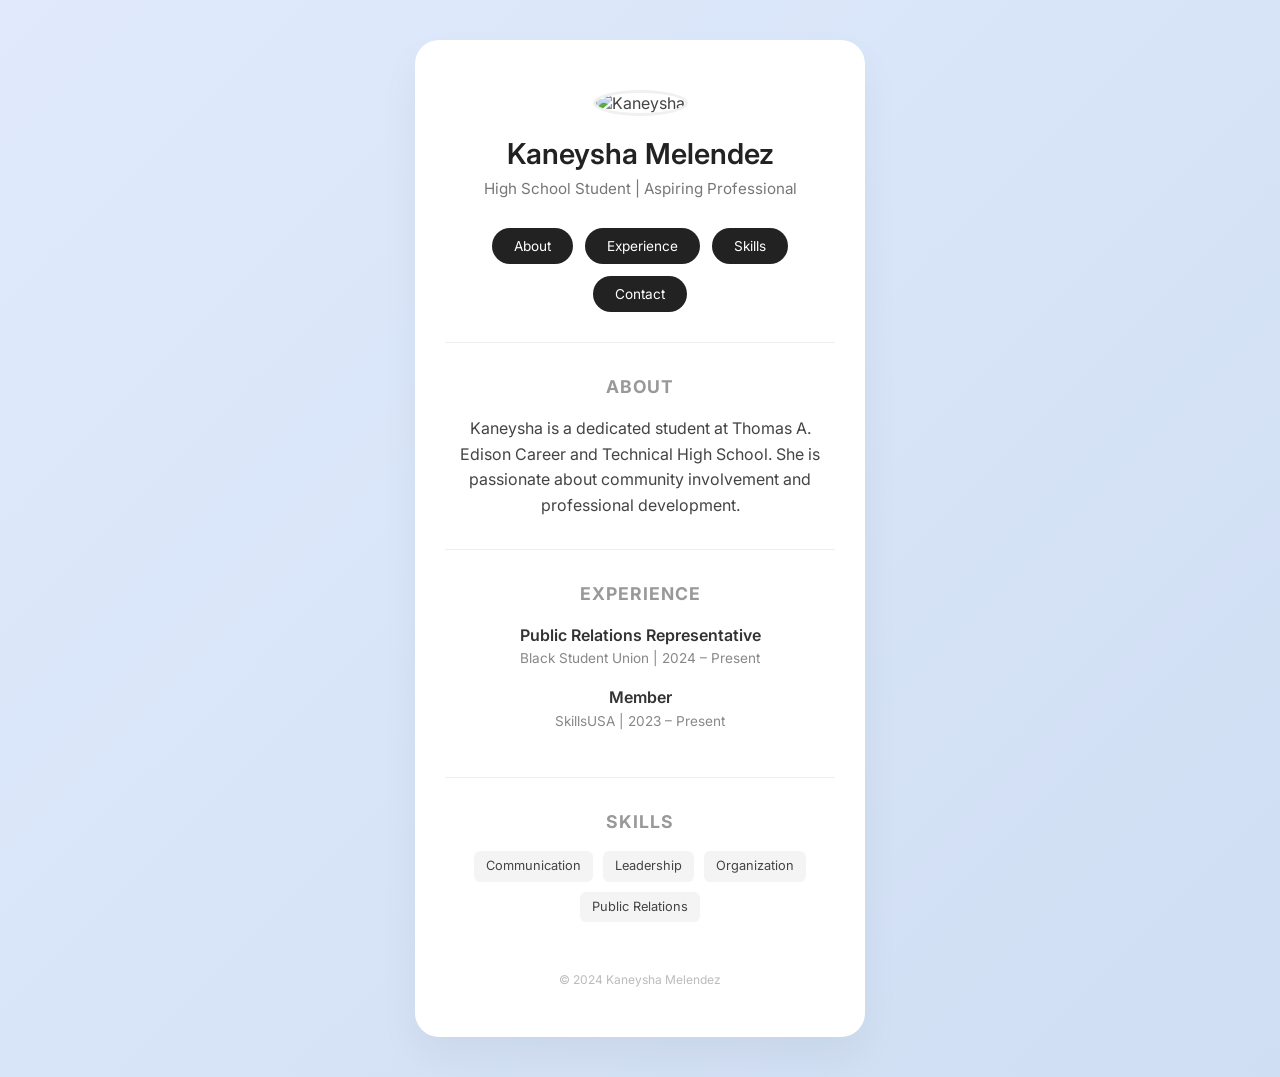
==== index.html @ 645daa09 "My website" ====
<!DOCTYPE html>
<html lang="en">
<head>
    <meta charset="UTF-8">
    <meta name="viewport" content="width=device-width, initial-scale=1.0">
    <title>Kaneysha Melendez | Portfolio</title>
    <link rel="stylesheet" href="style.css">
    <link href="https://fonts.googleapis.com/css2?family=Inter:wght@300;400;600&display=swap" rel="stylesheet">
</head>
<body>

    <div class="main-container">
        <div class="card">
            
            <header>
                <img src="https://via.placeholder.com/150" alt="Kaneysha" class="avatar">
                <h1>Kaneysha Melendez</h1>
                <p class="subtitle">High School Student | Aspiring Professional</p>
            </header>

            <nav class="button-group">
                <a href="#about" class="btn">About</a>
                <a href="#experience" class="btn">Experience</a>
                <a href="#skills" class="btn">Skills</a>
                <a href="mailto:your@email.com" class="btn">Contact</a>
            </nav>

            <hr class="divider">

            <section id="about">
                <h2>About</h2>
                <p>Kaneysha is a dedicated student at Thomas A. Edison Career and Technical High School. She is passionate about community involvement and professional development.</p>
            </section>

            <hr class="divider">

            <section id="experience">
                <h2>Experience</h2>
                
                <div class="exp-item">
                    <p class="role">Public Relations Representative</p>
                    <p class="org">Black Student Union | 2024 – Present</p>
                </div>

                <div class="exp-item">
                    <p class="role">Member</p>
                    <p class="org">SkillsUSA | 2023 – Present</p>
                </div>
            </section>

            <hr class="divider">

            <section id="skills">
                <h2>Skills</h2>
                <div class="skills-grid">
                    <span>Communication</span>
                    <span>Leadership</span>
                    <span>Organization</span>
                    <span>Public Relations</span>
                </div>
            </section>

            <footer>
                <p>© 2024 Kaneysha Melendez</p>
            </footer>
        </div>
    </div>

</body>
</html>
---- style.css ----
/* General Reset */
* {
    margin: 0;
    padding: 0;
    box-sizing: border-box;
}

html {
    scroll-behavior: smooth; /* Makes clicking nav buttons slide down nicely */
}

body {
    font-family: 'Inter', sans-serif;
    background: linear-gradient(135deg, #e0eafc 0%, #cfdef3 100%); /* Light soft blue gradient */
    display: flex;
    justify-content: center;
    align-items: center;
    min-height: 100vh;
    padding: 40px 20px;
    color: #444;
}

/* The Card Container */
.card {
    background: #ffffff;
    width: 100%;
    max-width: 450px;
    padding: 50px 30px;
    border-radius: 24px;
    box-shadow: 0 20px 40px rgba(0, 0, 0, 0.05);
    text-align: center;
}

/* Profile Picture */
.avatar {
    width: 100px;
    height: 100px;
    border-radius: 50%;
    margin-bottom: 20px;
    border: 3px solid #f0f0f0;
}

h1 {
    font-size: 1.8rem;
    font-weight: 600;
    margin-bottom: 8px;
    color: #222;
}

.subtitle {
    font-size: 0.95rem;
    color: #777;
    margin-bottom: 30px;
}

/* Buttons */
.button-group {
    display: flex;
    flex-wrap: wrap;
    justify-content: center;
    gap: 12px;
    margin-bottom: 30px;
}

.btn {
    text-decoration: none;
    background: #222;
    color: #fff;
    padding: 10px 22px;
    border-radius: 50px;
    font-size: 0.85rem;
    font-weight: 400;
    transition: all 0.3s ease;
}

.btn:hover {
    background: #555;
    transform: translateY(-2px);
}

/* Section Styling */
h2 {
    font-size: 1.1rem;
    text-transform: uppercase;
    letter-spacing: 1px;
    margin-bottom: 15px;
    color: #999;
}

section {
    padding: 20px 0;
    line-height: 1.6;
}

.divider {
    border: 0;
    border-top: 1px solid #eee;
    margin: 10px 0;
}

/* Experience List */
.exp-item {
    margin-bottom: 15px;
}

.role {
    font-weight: 600;
    color: #333;
}

.org {
    font-size: 0.85rem;
    color: #888;
}

/* Skills Grid */
.skills-grid {
    display: flex;
    flex-wrap: wrap;
    justify-content: center;
    gap: 10px;
}

.skills-grid span {
    background: #f4f4f4;
    padding: 5px 12px;
    border-radius: 6px;
    font-size: 0.8rem;
}

footer {
    margin-top: 30px;
    font-size: 0.75rem;
    color: #bbb;
}
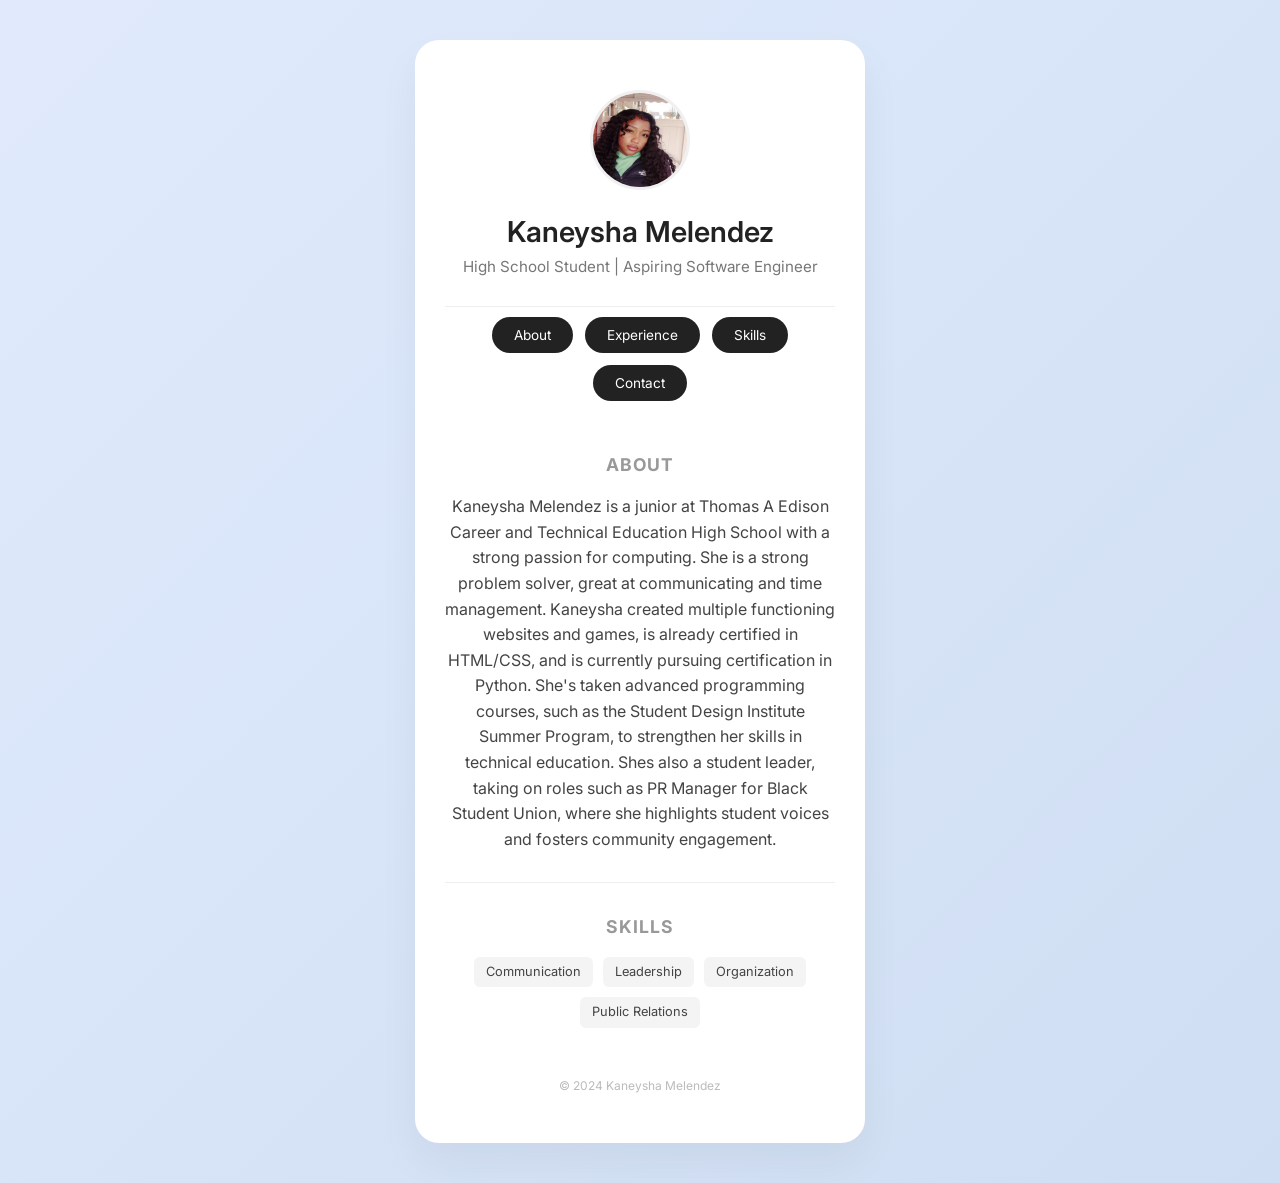
==== commit de028c15: "updated" ====
--- a/index.html
+++ b/index.html
@@ -13,40 +13,24 @@
         <div class="card">
             
             <header>
-                <img src="https://via.placeholder.com/150" alt="Kaneysha" class="avatar">
+                <img src="meyard.png" alt="Kaneysha" class="avatar">
                 <h1>Kaneysha Melendez</h1>
-                <p class="subtitle">High School Student | Aspiring Professional</p>
+                <p class="subtitle">High School Student | Aspiring Software Engineer</p>
             </header>
+            <hr class="divider">
 
             <nav class="button-group">
                 <a href="#about" class="btn">About</a>
-                <a href="#experience" class="btn">Experience</a>
+                <a href="experience.html" class="btn">Experience</a>
                 <a href="#skills" class="btn">Skills</a>
                 <a href="mailto:your@email.com" class="btn">Contact</a>
             </nav>
 
-            <hr class="divider">
-
             <section id="about">
                 <h2>About</h2>
-                <p>Kaneysha is a dedicated student at Thomas A. Edison Career and Technical High School. She is passionate about community involvement and professional development.</p>
+                <p>Kaneysha Melendez is a junior at Thomas A Edison Career and Technical Education High School with a strong passion for computing. She is a strong problem solver, great at communicating and time management. Kaneysha created multiple functioning websites and games, is already certified in HTML/CSS, and is currently pursuing certification in Python. She's taken advanced programming courses, such as the Student Design Institute Summer Program, to strengthen her skills in technical education. Shes also a student leader, taking on roles such as PR Manager for Black Student Union, where she highlights student voices and fosters community engagement.</p>
             </section>
 
-            <hr class="divider">
-
-            <section id="experience">
-                <h2>Experience</h2>
-                
-                <div class="exp-item">
-                    <p class="role">Public Relations Representative</p>
-                    <p class="org">Black Student Union | 2024 – Present</p>
-                </div>
-
-                <div class="exp-item">
-                    <p class="role">Member</p>
-                    <p class="org">SkillsUSA | 2023 – Present</p>
-                </div>
-            </section>
 
             <hr class="divider">
 
--- a/style.css
+++ b/style.css
@@ -132,4 +132,71 @@
     margin-top: 30px;
     font-size: 0.75rem;
     color: #bbb;
+}
+/* Specific Styles for the Experience Page */
+.resume-card {
+    max-width: 600px; /* Slightly wider than the home card for more text */
+    text-align: left; /* Align text to the left for better readability */
+}
+
+.resume-card header {
+    text-align: center;
+}
+
+.resume-section h3 {
+    font-size: 0.9rem;
+    color: #999;
+    text-transform: uppercase;
+    letter-spacing: 1.5px;
+    margin: 30px 0 15px 0;
+    border-bottom: 1px solid #f0f0f0;
+    padding-bottom: 5px;
+}
+
+.resume-item {
+    margin-bottom: 25px;
+}
+
+.item-header {
+    display: flex;
+    justify-content: space-between;
+    align-items: baseline;
+    margin-bottom: 4px;
+}
+
+.item-header .role {
+    font-weight: 600;
+    color: #222;
+    font-size: 1.1rem;
+}
+
+.item-header .date {
+    font-size: 0.85rem;
+    color: #888;
+}
+
+.resume-item .org {
+    color: #555;
+    font-style: italic;
+    margin-bottom: 8px;
+}
+
+.achievements {
+    padding-left: 18px;
+    font-size: 0.9rem;
+    color: #666;
+}
+
+.achievements li {
+    margin-bottom: 5px;
+}
+
+/* Secondary Button Style */
+.btn.secondary {
+    background: #f4f4f4;
+    color: #333;
+}
+
+.btn.secondary:hover {
+    background: #e8e8e8;
 }
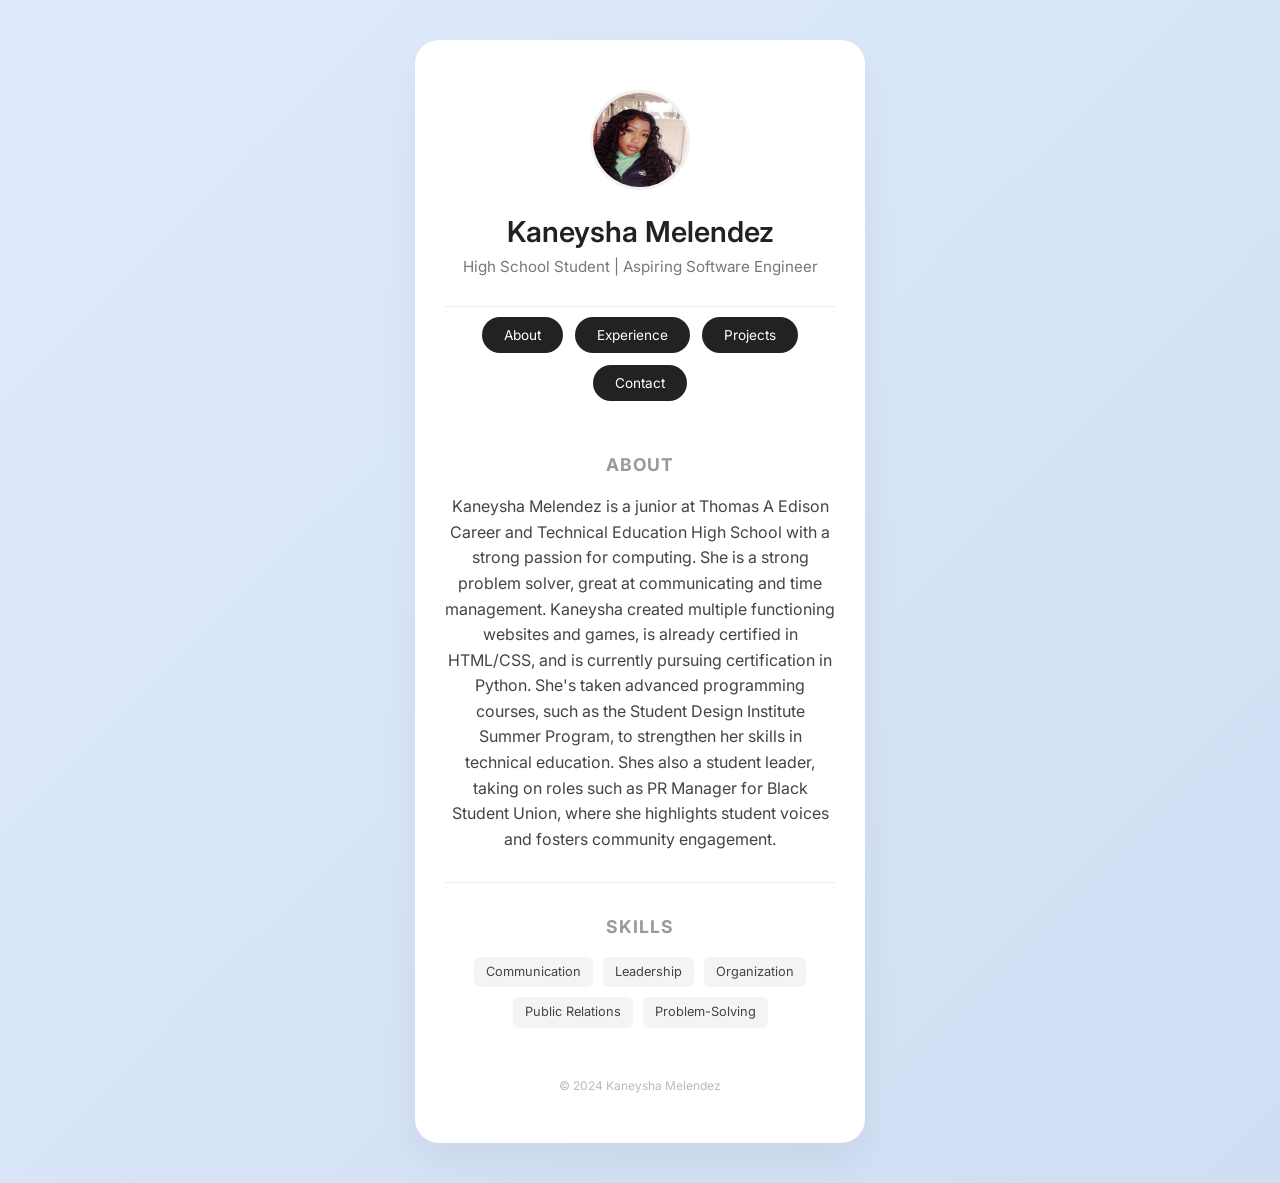
==== commit 37284e6b: "before i start the projects section" ====
--- a/index.html
+++ b/index.html
@@ -22,7 +22,7 @@
             <nav class="button-group">
                 <a href="#about" class="btn">About</a>
                 <a href="experience.html" class="btn">Experience</a>
-                <a href="#skills" class="btn">Skills</a>
+                <a href="projects.html" class="btn">Projects</a>
                 <a href="mailto:your@email.com" class="btn">Contact</a>
             </nav>
 
@@ -41,6 +41,7 @@
                     <span>Leadership</span>
                     <span>Organization</span>
                     <span>Public Relations</span>
+                    <span>Problem-Solving</span>
                 </div>
             </section>
 
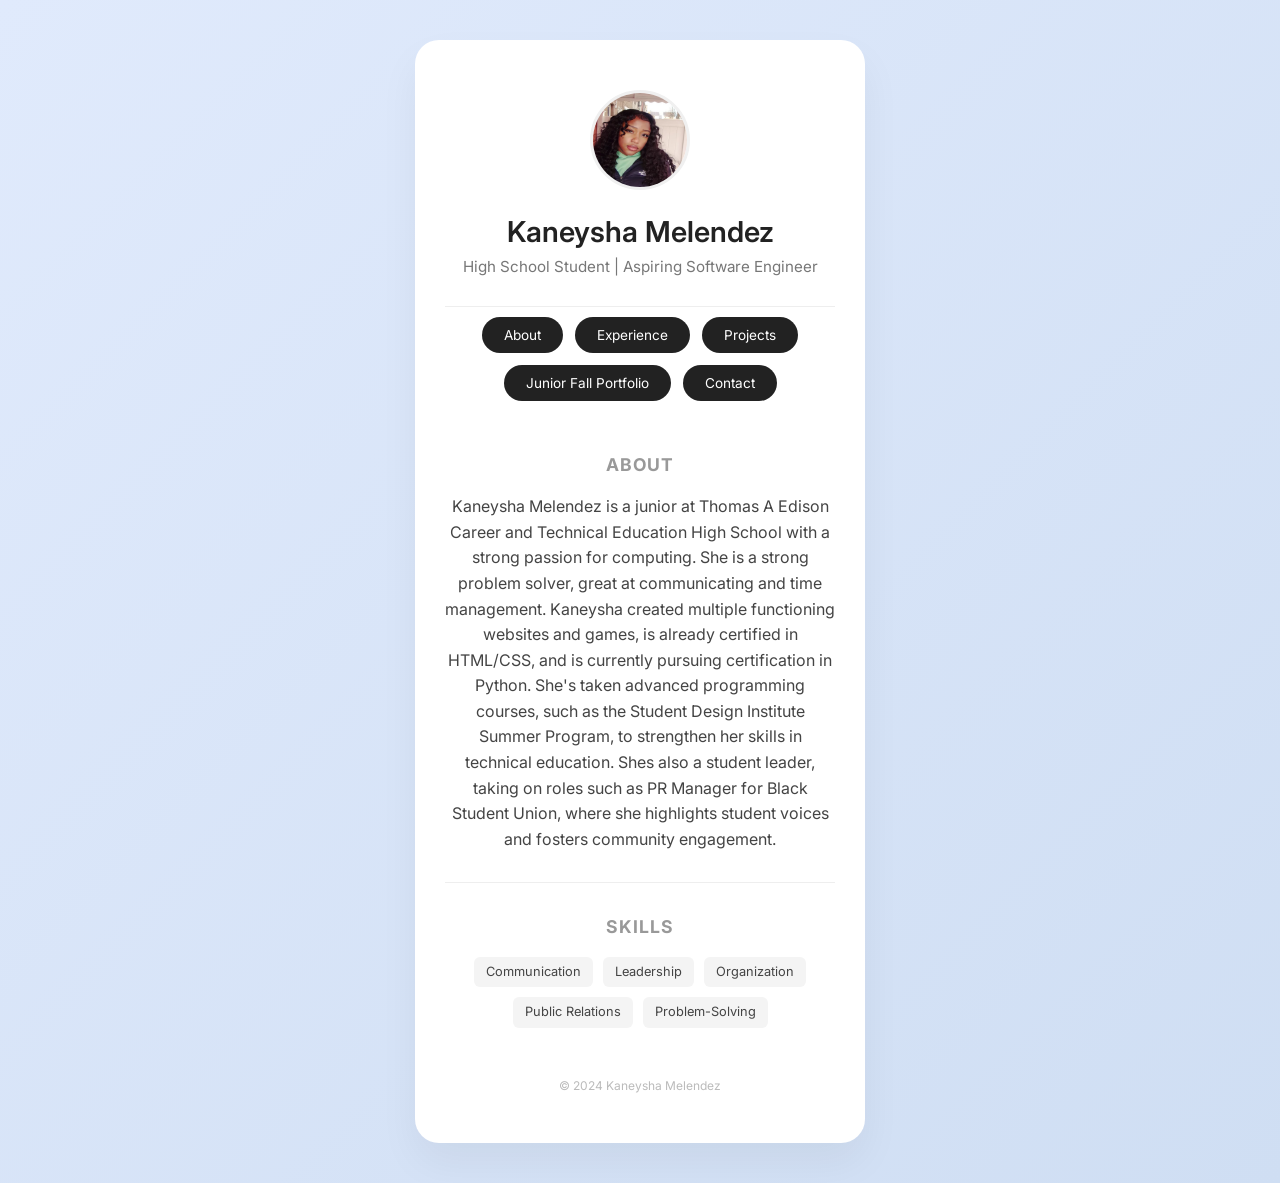
==== commit 55705121: "i made a lot of changes" ====
--- a/index.html
+++ b/index.html
@@ -23,6 +23,7 @@
                 <a href="#about" class="btn">About</a>
                 <a href="experience.html" class="btn">Experience</a>
                 <a href="projects.html" class="btn">Projects</a>
+                <a href="https://kaneysham.github.io/KM_JuniorFallPortfolio/" class="btn">Junior Fall Portfolio</a>
                 <a href="mailto:your@email.com" class="btn">Contact</a>
             </nav>
 
--- a/style.css
+++ b/style.css
@@ -199,4 +199,72 @@
 
 .btn.secondary:hover {
     background: #e8e8e8;
+}
+/* Projects Tab Specifics */
+.projects-container {
+    max-width: 800px; /* Wider to accommodate the grid */
+}
+
+.projects-grid {
+    display: grid;
+    grid-template-columns: repeat(auto-fit, minmax(250px, 1fr)); /* Responsive grid */
+    gap: 25px;
+    margin-top: 30px;
+}
+
+.project-card {
+    background: #fafafa;
+    border-radius: 15px;
+    overflow: hidden; /* Clips the image to the border radius */
+    border: 1px solid #eee;
+    transition: transform 0.3s ease, box-shadow 0.3s ease;
+    text-align: left;
+}
+
+.project-card:hover {
+    transform: translateY(-5px);
+    box-shadow: 0 10px 20px rgba(0,0,0,0.05);
+}
+
+.project-image {
+    width: 100%;
+    height: 150px;
+    background-size: cover;
+    background-position: center;
+    background-color: #ddd; /* Fallback color */
+}
+
+.project-info {
+    padding: 20px;
+}
+
+.project-info h3 {
+    font-size: 1.1rem;
+    margin-bottom: 8px;
+    color: #222;
+}
+
+.project-info p {
+    font-size: 0.85rem;
+    color: #666;
+    line-height: 1.5;
+    margin-bottom: 15px;
+}
+
+.view-link {
+    font-size: 0.85rem;
+    font-weight: 600;
+    color: #222;
+    text-decoration: none;
+    border-bottom: 2px solid transparent;
+    transition: border 0.3s ease;
+}
+
+.view-link:hover {
+    border-bottom: 2px solid #222;
+}
+
+/* Active Nav State */
+.btn.active {
+    background: #555;
 }
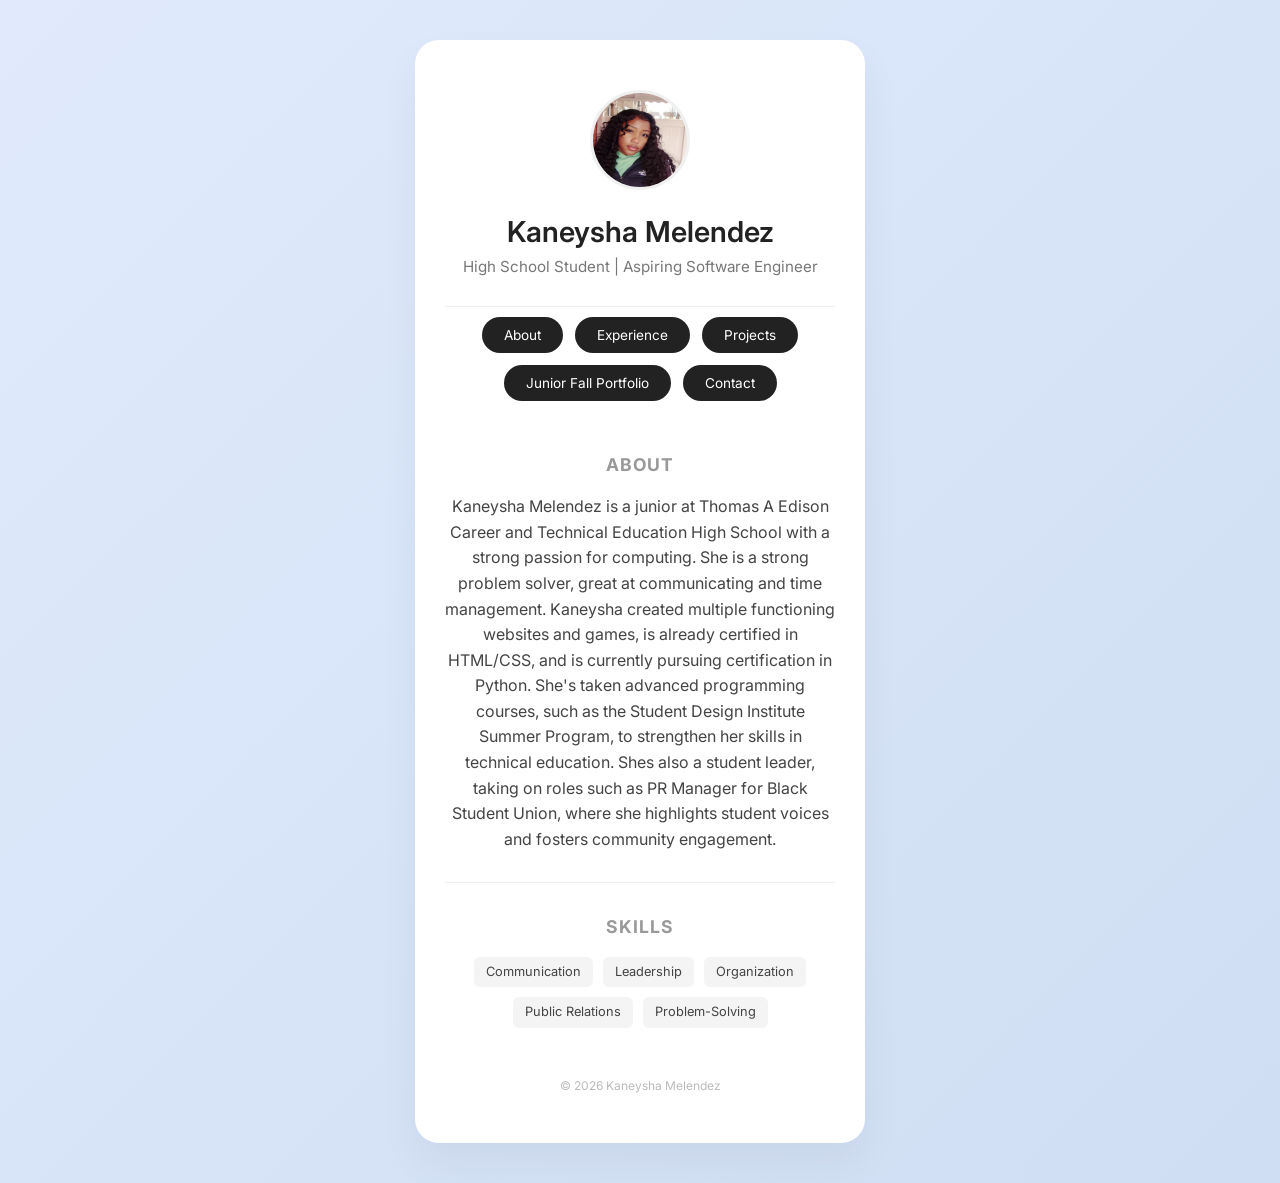
==== commit a08e800c: "finished the projects tab" ====
--- a/index.html
+++ b/index.html
@@ -47,7 +47,7 @@
             </section>
 
             <footer>
-                <p>© 2024 Kaneysha Melendez</p>
+                <p>© 2026 Kaneysha Melendez</p>
             </footer>
         </div>
     </div>
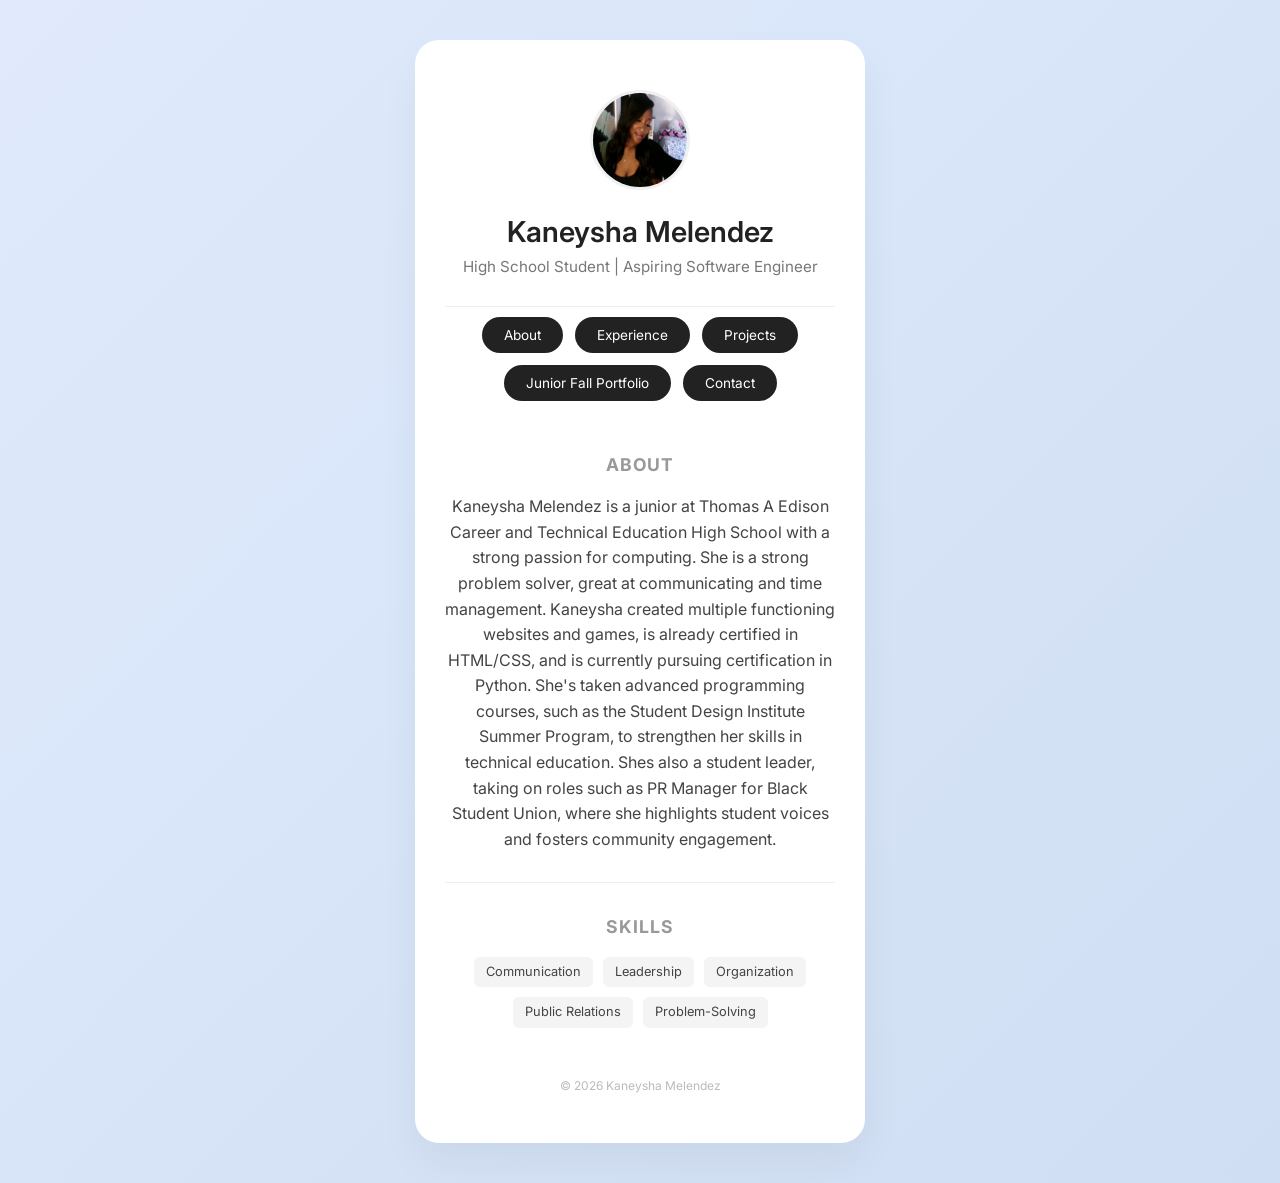
==== commit 71335b65: "commit changes" ====
--- a/index.html
+++ b/index.html
@@ -13,7 +13,7 @@
         <div class="card">
             
             <header>
-                <img src="meyard.png" alt="Kaneysha" class="avatar">
+                <img src="meblack.jpeg" alt="Kaneysha" class="avatar">
                 <h1>Kaneysha Melendez</h1>
                 <p class="subtitle">High School Student | Aspiring Software Engineer</p>
             </header>
@@ -23,8 +23,8 @@
                 <a href="#about" class="btn">About</a>
                 <a href="experience.html" class="btn">Experience</a>
                 <a href="projects.html" class="btn">Projects</a>
-                <a href="https://kaneysham.github.io/KM_JuniorFallPortfolio/" class="btn">Junior Fall Portfolio</a>
-                <a href="mailto:your@email.com" class="btn">Contact</a>
+                <a href="https://kaneysham.github.io/KM_JuniorFallPortfolio/" class="btn" target="_blank">Junior Fall Portfolio</a>
+                <a href="contact.html" class="btn">Contact</a>
             </nav>
 
             <section id="about">
--- a/style.css
+++ b/style.css
@@ -267,4 +267,59 @@
 /* Active Nav State */
 .btn.active {
     background: #555;
+}
+/* Contact List Styles */
+.contact-links-container {
+    display: flex;
+    flex-direction: column;
+    gap: 15px;
+    margin-top: 30px;
+}
+
+.contact-method {
+    display: flex;
+    align-items: center;
+    background: #f9f9f9;
+    padding: 15px 20px;
+    border-radius: 12px;
+    text-decoration: none;
+    color: #333;
+    transition: all 0.2s ease;
+    border: 1px solid #eee;
+    text-align: left;
+}
+
+.contact-method:hover {
+    background: #ffffff;
+    border-color: #222;
+    transform: translateX(5px);
+    box-shadow: 0 4px 12px rgba(0,0,0,0.05);
+}
+
+.contact-icon {
+    font-size: 1.5rem;
+    margin-right: 20px;
+    background: #fff;
+    width: 45px;
+    height: 45px;
+    display: flex;
+    align-items: center;
+    justify-content: center;
+    border-radius: 50%;
+    box-shadow: 0 2px 5px rgba(0,0,0,0.05);
+}
+
+.contact-text {
+    display: flex;
+    flex-direction: column;
+}
+
+.contact-text strong {
+    font-size: 1rem;
+    font-weight: 600;
+}
+
+.contact-text span {
+    font-size: 0.85rem;
+    color: #888;
 }
